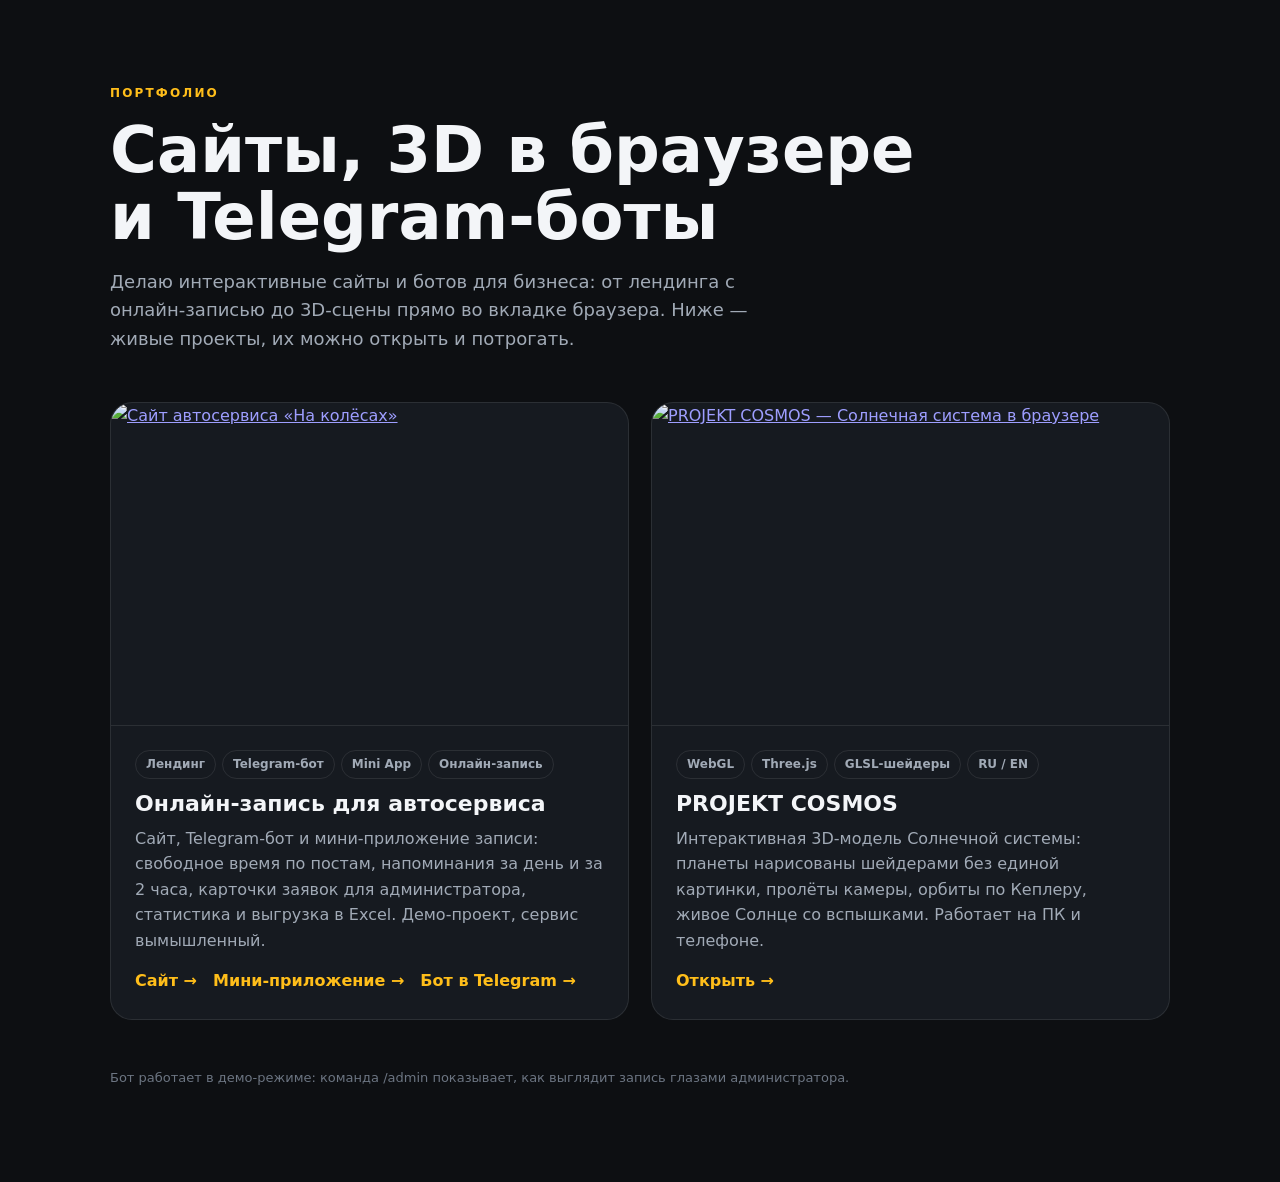
==== index.html @ 06c0c34c "Портфолио: стартовая страница" ====
<!doctype html>
<html lang="ru">
<head>
  <meta charset="utf-8">
  <meta name="viewport" content="width=device-width, initial-scale=1">
  <title>Портфолио — сайты, 3D в браузере, Telegram-боты</title>
  <meta name="description" content="Портфолио веб-разработчика: интерактивная 3D-модель Солнечной системы, сайт и система онлайн-записи для автосервиса с Telegram-ботом и Mini App.">
  <meta name="theme-color" content="#0d0f12">
  <link rel="icon" href="nakolesah/img/favicon.svg" type="image/svg+xml">
  <style>
    @font-face { font-family: 'Unbounded'; src: url(nakolesah/fonts/unbounded-cyrillic-wght-normal.woff2) format('woff2'); font-weight: 200 900; font-display: swap; unicode-range: U+0400-045F, U+2116; }
    @font-face { font-family: 'Unbounded'; src: url(nakolesah/fonts/unbounded-latin-wght-normal.woff2) format('woff2'); font-weight: 200 900; font-display: swap; unicode-range: U+0000-00FF, U+2000-206F; }
    @font-face { font-family: 'Manrope'; src: url(nakolesah/fonts/manrope-cyrillic-wght-normal.woff2) format('woff2'); font-weight: 200 800; font-display: swap; unicode-range: U+0400-045F, U+2116; }
    @font-face { font-family: 'Manrope'; src: url(nakolesah/fonts/manrope-latin-wght-normal.woff2) format('woff2'); font-weight: 200 800; font-display: swap; unicode-range: U+0000-00FF, U+2000-206F; }
    :root { --bg: #0d0f12; --card: #161a20; --line: rgba(255,255,255,.09); --text: #f3f5f8; --muted: #a1aab6; --accent: #ffbe1a; color-scheme: dark; }
    * { box-sizing: border-box; }
    body { margin: 0; background: var(--bg); color: var(--text); font: 400 16px/1.6 'Manrope', system-ui, sans-serif; -webkit-font-smoothing: antialiased; }
    .wrap { max-width: 1100px; margin: 0 auto; padding: 72px 20px 80px; }
    .eyebrow { color: var(--accent); font-size: 12px; font-weight: 800; letter-spacing: .18em; text-transform: uppercase; }
    h1 { margin: 14px 0 16px; font: 800 clamp(34px, 5.5vw, 64px)/1.05 'Unbounded', system-ui, sans-serif; }
    .lead { max-width: 640px; margin: 0 0 48px; color: var(--muted); font-size: 18px; }
    .grid { display: grid; grid-template-columns: repeat(2, 1fr); gap: 22px; }
    .case { display: flex; flex-direction: column; overflow: hidden; border: 1px solid var(--line); border-radius: 22px; background: var(--card); text-decoration: none; color: inherit; transition: transform .25s, border-color .25s; }
    .case:hover { transform: translateY(-4px); border-color: rgba(255,190,26,.45); }
    .case img { display: block; width: 100%; aspect-ratio: 16 / 10; object-fit: cover; object-position: top; border-bottom: 1px solid var(--line); }
    .body { padding: 24px 24px 26px; }
    .tags { display: flex; flex-wrap: wrap; gap: 6px; margin-bottom: 12px; }
    .tags span { padding: 4px 10px; border: 1px solid var(--line); border-radius: 999px; color: var(--muted); font-size: 12px; font-weight: 700; }
    h2 { margin: 0 0 8px; font: 700 22px/1.2 'Unbounded', system-ui, sans-serif; }
    .body p { margin: 0 0 14px; color: var(--muted); }
    .links { display: flex; flex-wrap: wrap; gap: 16px; font-weight: 800; }
    .links a, .more { color: var(--accent); text-decoration: none; }
    .links a:hover { text-decoration: underline; }
    .note { margin-top: 48px; color: #6c7582; font-size: 13px; }
    @media (max-width: 760px) { .grid { grid-template-columns: 1fr; } .wrap { padding-top: 48px; } }
  </style>
</head>
<body>
  <main class="wrap">
    <p class="eyebrow">Портфолио</p>
    <h1>Сайты, 3D в браузере<br>и Telegram-боты</h1>
    <p class="lead">Делаю интерактивные сайты и ботов для бизнеса: от лендинга с онлайн-записью до 3D-сцены прямо во вкладке браузера. Ниже — живые проекты, их можно открыть и потрогать.</p>

    <div class="grid">
      <article class="case">
        <a href="nakolesah/"><img src="img/nakolesah.png" alt="Сайт автосервиса «На колёсах»" loading="lazy"></a>
        <div class="body">
          <div class="tags"><span>Лендинг</span><span>Telegram-бот</span><span>Mini App</span><span>Онлайн-запись</span></div>
          <h2>Онлайн-запись для автосервиса</h2>
          <p>Сайт, Telegram-бот и мини-приложение записи: свободное время по постам, напоминания за день и за 2 часа, карточки заявок для администратора, статистика и выгрузка в Excel. Демо-проект, сервис вымышленный.</p>
          <div class="links"><a href="nakolesah/">Сайт →</a><a href="nakolesah/app/">Мини-приложение →</a><a href="https://t.me/kolesoservis_bot" target="_blank" rel="noopener">Бот в Telegram →</a></div>
        </div>
      </article>
      <article class="case">
        <a href="cosmos/"><img src="img/cosmos.png" alt="PROJEKT COSMOS — Солнечная система в браузере" loading="lazy"></a>
        <div class="body">
          <div class="tags"><span>WebGL</span><span>Three.js</span><span>GLSL-шейдеры</span><span>RU / EN</span></div>
          <h2>PROJEKT COSMOS</h2>
          <p>Интерактивная 3D-модель Солнечной системы: планеты нарисованы шейдерами без единой картинки, пролёты камеры, орбиты по Кеплеру, живое Солнце со вспышками. Работает на ПК и телефоне.</p>
          <div class="links"><a href="cosmos/">Открыть →</a></div>
        </div>
      </article>
    </div>

    <p class="note">Бот работает в демо-режиме: команда /admin показывает, как выглядит запись глазами администратора.</p>
  </main>
</body>
</html>
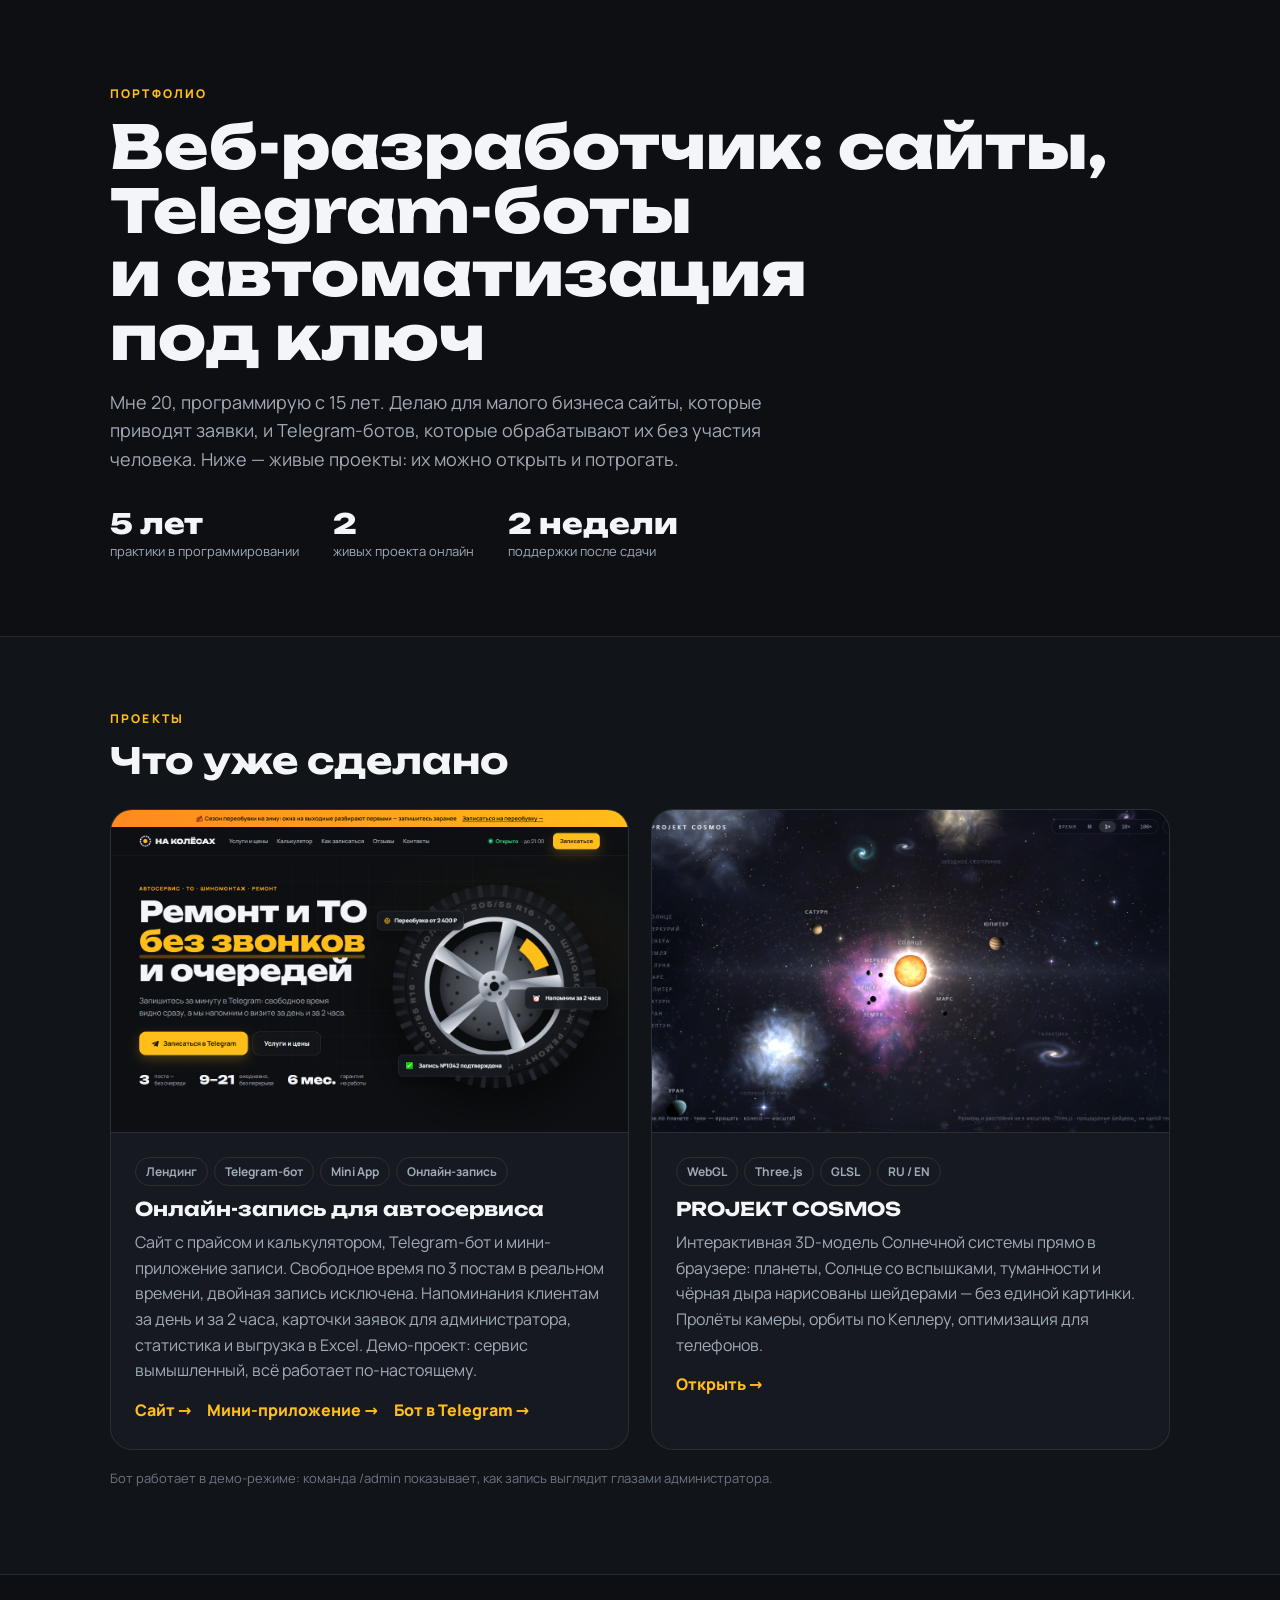
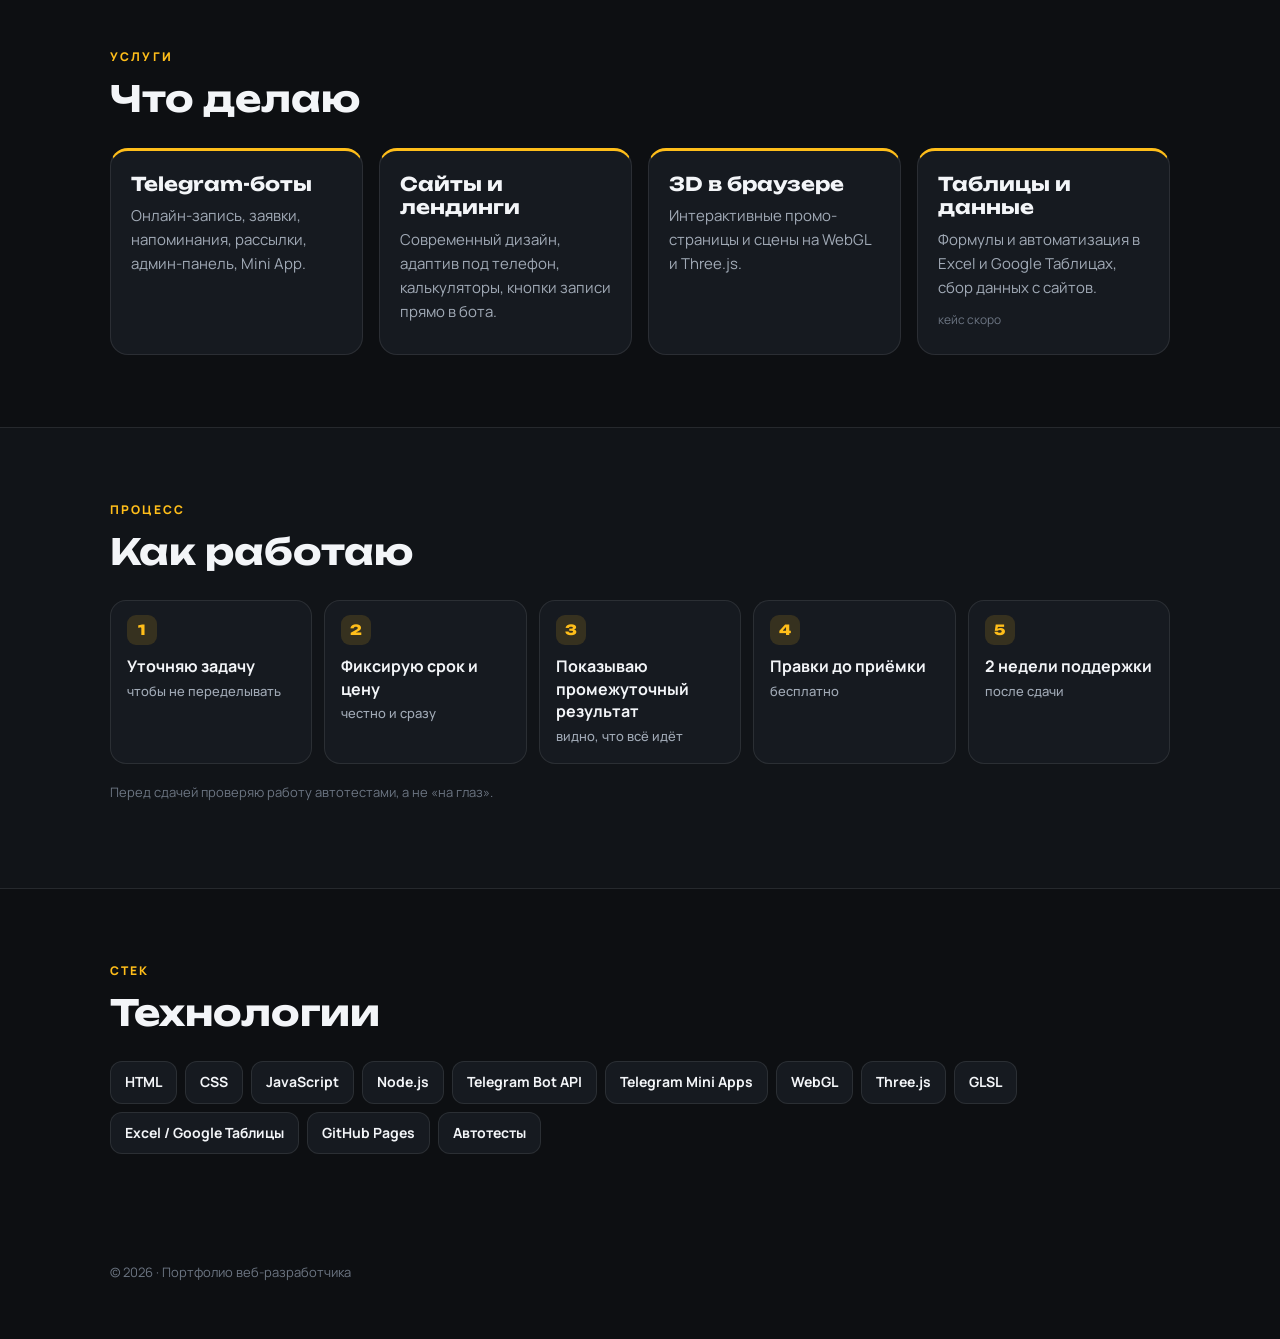
==== commit 26c38116: "Витрина: о себе, услуги, как работаю, стек" ====
--- a/index.html
+++ b/index.html
@@ -3,8 +3,8 @@
 <head>
   <meta charset="utf-8">
   <meta name="viewport" content="width=device-width, initial-scale=1">
-  <title>Портфолио — сайты, 3D в браузере, Telegram-боты</title>
-  <meta name="description" content="Портфолио веб-разработчика: интерактивная 3D-модель Солнечной системы, сайт и система онлайн-записи для автосервиса с Telegram-ботом и Mini App.">
+  <title>Веб-разработчик: сайты, Telegram-боты и автоматизация под ключ</title>
+  <meta name="description" content="Портфолио: сайты и лендинги, Telegram-боты и Mini Apps, 3D в браузере. Онлайн-запись для автосервиса, интерактивная модель Солнечной системы.">
   <meta name="theme-color" content="#0d0f12">
   <link rel="icon" href="nakolesah/img/favicon.svg" type="image/svg+xml">
   <style>
@@ -12,57 +12,134 @@
     @font-face { font-family: 'Unbounded'; src: url(nakolesah/fonts/unbounded-latin-wght-normal.woff2) format('woff2'); font-weight: 200 900; font-display: swap; unicode-range: U+0000-00FF, U+2000-206F; }
     @font-face { font-family: 'Manrope'; src: url(nakolesah/fonts/manrope-cyrillic-wght-normal.woff2) format('woff2'); font-weight: 200 800; font-display: swap; unicode-range: U+0400-045F, U+2116; }
     @font-face { font-family: 'Manrope'; src: url(nakolesah/fonts/manrope-latin-wght-normal.woff2) format('woff2'); font-weight: 200 800; font-display: swap; unicode-range: U+0000-00FF, U+2000-206F; }
-    :root { --bg: #0d0f12; --card: #161a20; --line: rgba(255,255,255,.09); --text: #f3f5f8; --muted: #a1aab6; --accent: #ffbe1a; color-scheme: dark; }
+    :root { --bg: #0d0f12; --bg2: #111418; --card: #161a20; --line: rgba(255,255,255,.09); --text: #f3f5f8; --muted: #a1aab6; --dim: #6c7582; --accent: #ffbe1a; color-scheme: dark; }
     * { box-sizing: border-box; }
     body { margin: 0; background: var(--bg); color: var(--text); font: 400 16px/1.6 'Manrope', system-ui, sans-serif; -webkit-font-smoothing: antialiased; }
-    .wrap { max-width: 1100px; margin: 0 auto; padding: 72px 20px 80px; }
-    .eyebrow { color: var(--accent); font-size: 12px; font-weight: 800; letter-spacing: .18em; text-transform: uppercase; }
-    h1 { margin: 14px 0 16px; font: 800 clamp(34px, 5.5vw, 64px)/1.05 'Unbounded', system-ui, sans-serif; }
-    .lead { max-width: 640px; margin: 0 0 48px; color: var(--muted); font-size: 18px; }
+    .wrap { max-width: 1100px; margin: 0 auto; padding: 0 20px; }
+    section { padding: 72px 0; }
+    .alt { background: var(--bg2); border-top: 1px solid var(--line); border-bottom: 1px solid var(--line); }
+    .eyebrow { margin: 0 0 12px; color: var(--accent); font-size: 12px; font-weight: 800; letter-spacing: .18em; text-transform: uppercase; }
+    h1 { margin: 0 0 18px; font: 800 clamp(32px, 5.2vw, 60px)/1.06 'Unbounded', system-ui, sans-serif; }
+    h2 { margin: 0 0 28px; font: 700 clamp(24px, 3vw, 36px)/1.15 'Unbounded', system-ui, sans-serif; }
+    h3 { margin: 0 0 8px; font: 700 19px/1.25 'Unbounded', system-ui, sans-serif; }
+    .lead { max-width: 680px; margin: 0; color: var(--muted); font-size: 18px; }
+    .hero { padding-top: 84px; }
+    .facts { display: flex; flex-wrap: wrap; gap: 34px; margin: 36px 0 0; padding: 0; list-style: none; }
+    .facts b { display: block; font: 800 28px/1 'Unbounded', system-ui, sans-serif; }
+    .facts span { color: var(--muted); font-size: 13px; }
+
     .grid { display: grid; grid-template-columns: repeat(2, 1fr); gap: 22px; }
-    .case { display: flex; flex-direction: column; overflow: hidden; border: 1px solid var(--line); border-radius: 22px; background: var(--card); text-decoration: none; color: inherit; transition: transform .25s, border-color .25s; }
+    .case { display: flex; flex-direction: column; overflow: hidden; border: 1px solid var(--line); border-radius: 22px; background: var(--card); transition: transform .25s, border-color .25s; }
     .case:hover { transform: translateY(-4px); border-color: rgba(255,190,26,.45); }
     .case img { display: block; width: 100%; aspect-ratio: 16 / 10; object-fit: cover; object-position: top; border-bottom: 1px solid var(--line); }
     .body { padding: 24px 24px 26px; }
     .tags { display: flex; flex-wrap: wrap; gap: 6px; margin-bottom: 12px; }
     .tags span { padding: 4px 10px; border: 1px solid var(--line); border-radius: 999px; color: var(--muted); font-size: 12px; font-weight: 700; }
-    h2 { margin: 0 0 8px; font: 700 22px/1.2 'Unbounded', system-ui, sans-serif; }
     .body p { margin: 0 0 14px; color: var(--muted); }
     .links { display: flex; flex-wrap: wrap; gap: 16px; font-weight: 800; }
-    .links a, .more { color: var(--accent); text-decoration: none; }
+    .links a { color: var(--accent); text-decoration: none; }
     .links a:hover { text-decoration: underline; }
-    .note { margin-top: 48px; color: #6c7582; font-size: 13px; }
-    @media (max-width: 760px) { .grid { grid-template-columns: 1fr; } .wrap { padding-top: 48px; } }
+
+    .services { display: grid; grid-template-columns: repeat(4, 1fr); gap: 16px; margin: 0; padding: 0; list-style: none; }
+    .services li { padding: 22px 20px; border: 1px solid var(--line); border-top: 3px solid var(--accent); border-radius: 18px; background: var(--card); }
+    .services p { margin: 0; color: var(--muted); font-size: 15px; }
+    .soon { display: inline-block; margin-top: 10px; color: var(--dim); font-size: 12px; }
+
+    .steps { display: grid; grid-template-columns: repeat(5, 1fr); gap: 12px; margin: 0; padding: 0; list-style: none; counter-reset: s; }
+    .steps li { position: relative; padding: 54px 16px 18px; border: 1px solid var(--line); border-radius: 16px; background: var(--card); counter-increment: s; font-weight: 700; line-height: 1.4; }
+    .steps li::before { content: counter(s); position: absolute; left: 16px; top: 14px; display: grid; place-items: center; width: 30px; height: 30px; border-radius: 9px; background: rgba(255,190,26,.14); color: var(--accent); font: 800 14px/1 'Unbounded', system-ui, sans-serif; }
+    .steps small { display: block; margin-top: 4px; color: var(--muted); font-weight: 500; font-size: 13px; }
+
+    .stack { display: flex; flex-wrap: wrap; gap: 8px; margin: 0; padding: 0; list-style: none; }
+    .stack li { padding: 9px 14px; border: 1px solid var(--line); border-radius: 12px; background: var(--card); font-weight: 700; font-size: 14px; }
+    .note { margin-top: 18px; color: var(--dim); font-size: 13px; }
+    footer { padding: 36px 0 56px; color: var(--dim); font-size: 13px; }
+    @media (max-width: 960px) { .services { grid-template-columns: repeat(2, 1fr); } .steps { grid-template-columns: repeat(2, 1fr); } }
+    @media (max-width: 680px) { .grid, .services, .steps { grid-template-columns: 1fr; } section { padding: 56px 0; } .hero { padding-top: 56px; } }
   </style>
 </head>
 <body>
-  <main class="wrap">
-    <p class="eyebrow">Портфолио</p>
-    <h1>Сайты, 3D в браузере<br>и Telegram-боты</h1>
-    <p class="lead">Делаю интерактивные сайты и ботов для бизнеса: от лендинга с онлайн-записью до 3D-сцены прямо во вкладке браузера. Ниже — живые проекты, их можно открыть и потрогать.</p>
+  <main>
+    <section class="hero">
+      <div class="wrap">
+        <p class="eyebrow">Портфолио</p>
+        <h1>Веб-разработчик: сайты, Telegram-боты и&nbsp;автоматизация под&nbsp;ключ</h1>
+        <p class="lead">Мне 20, программирую с 15 лет. Делаю для малого бизнеса сайты, которые приводят заявки, и Telegram-ботов, которые обрабатывают их без участия человека. Ниже — живые проекты: их можно открыть и потрогать.</p>
+        <ul class="facts">
+          <li><b>5 лет</b><span>практики в программировании</span></li>
+          <li><b>2</b><span>живых проекта онлайн</span></li>
+          <li><b>2 недели</b><span>поддержки после сдачи</span></li>
+        </ul>
+      </div>
+    </section>
 
-    <div class="grid">
-      <article class="case">
-        <a href="nakolesah/"><img src="img/nakolesah.png" alt="Сайт автосервиса «На колёсах»" loading="lazy"></a>
-        <div class="body">
-          <div class="tags"><span>Лендинг</span><span>Telegram-бот</span><span>Mini App</span><span>Онлайн-запись</span></div>
-          <h2>Онлайн-запись для автосервиса</h2>
-          <p>Сайт, Telegram-бот и мини-приложение записи: свободное время по постам, напоминания за день и за 2 часа, карточки заявок для администратора, статистика и выгрузка в Excel. Демо-проект, сервис вымышленный.</p>
-          <div class="links"><a href="nakolesah/">Сайт →</a><a href="nakolesah/app/">Мини-приложение →</a><a href="https://t.me/kolesoservis_bot" target="_blank" rel="noopener">Бот в Telegram →</a></div>
+    <section class="alt">
+      <div class="wrap">
+        <p class="eyebrow">Проекты</p>
+        <h2>Что уже сделано</h2>
+        <div class="grid">
+          <article class="case">
+            <a href="nakolesah/"><img src="img/nakolesah.png" alt="Сайт автосервиса «На колёсах»" loading="lazy"></a>
+            <div class="body">
+              <div class="tags"><span>Лендинг</span><span>Telegram-бот</span><span>Mini App</span><span>Онлайн-запись</span></div>
+              <h3>Онлайн-запись для автосервиса</h3>
+              <p>Сайт с прайсом и калькулятором, Telegram-бот и мини-приложение записи. Свободное время по 3 постам в реальном времени, двойная запись исключена. Напоминания клиентам за день и за 2 часа, карточки заявок для администратора, статистика и выгрузка в Excel. Демо-проект: сервис вымышленный, всё работает по-настоящему.</p>
+              <div class="links"><a href="nakolesah/">Сайт →</a><a href="nakolesah/app/">Мини-приложение →</a><a href="https://t.me/kolesoservis_bot" target="_blank" rel="noopener">Бот в Telegram →</a></div>
+            </div>
+          </article>
+          <article class="case">
+            <a href="cosmos/"><img src="img/cosmos.png" alt="PROJEKT COSMOS — Солнечная система в браузере" loading="lazy"></a>
+            <div class="body">
+              <div class="tags"><span>WebGL</span><span>Three.js</span><span>GLSL</span><span>RU / EN</span></div>
+              <h3>PROJEKT COSMOS</h3>
+              <p>Интерактивная 3D-модель Солнечной системы прямо в браузере: планеты, Солнце со вспышками, туманности и чёрная дыра нарисованы шейдерами — без единой картинки. Пролёты камеры, орбиты по Кеплеру, оптимизация для телефонов.</p>
+              <div class="links"><a href="cosmos/">Открыть →</a></div>
+            </div>
+          </article>
         </div>
-      </article>
-      <article class="case">
-        <a href="cosmos/"><img src="img/cosmos.png" alt="PROJEKT COSMOS — Солнечная система в браузере" loading="lazy"></a>
-        <div class="body">
-          <div class="tags"><span>WebGL</span><span>Three.js</span><span>GLSL-шейдеры</span><span>RU / EN</span></div>
-          <h2>PROJEKT COSMOS</h2>
-          <p>Интерактивная 3D-модель Солнечной системы: планеты нарисованы шейдерами без единой картинки, пролёты камеры, орбиты по Кеплеру, живое Солнце со вспышками. Работает на ПК и телефоне.</p>
-          <div class="links"><a href="cosmos/">Открыть →</a></div>
-        </div>
-      </article>
-    </div>
+        <p class="note">Бот работает в демо-режиме: команда /admin показывает, как запись выглядит глазами администратора.</p>
+      </div>
+    </section>
 
-    <p class="note">Бот работает в демо-режиме: команда /admin показывает, как выглядит запись глазами администратора.</p>
+    <section>
+      <div class="wrap">
+        <p class="eyebrow">Услуги</p>
+        <h2>Что делаю</h2>
+        <ul class="services">
+          <li><h3>Telegram-боты</h3><p>Онлайн-запись, заявки, напоминания, рассылки, админ-панель, Mini App.</p></li>
+          <li><h3>Сайты и лендинги</h3><p>Современный дизайн, адаптив под телефон, калькуляторы, кнопки записи прямо в бота.</p></li>
+          <li><h3>3D в браузере</h3><p>Интерактивные промо-страницы и сцены на WebGL и Three.js.</p></li>
+          <li><h3>Таблицы и данные</h3><p>Формулы и автоматизация в Excel и Google Таблицах, сбор данных с сайтов.</p><span class="soon">кейс скоро</span></li>
+        </ul>
+      </div>
+    </section>
+
+    <section class="alt">
+      <div class="wrap">
+        <p class="eyebrow">Процесс</p>
+        <h2>Как работаю</h2>
+        <ol class="steps">
+          <li>Уточняю задачу<small>чтобы не переделывать</small></li>
+          <li>Фиксирую срок и цену<small>честно и сразу</small></li>
+          <li>Показываю промежуточный результат<small>видно, что всё идёт</small></li>
+          <li>Правки до приёмки<small>бесплатно</small></li>
+          <li>2 недели поддержки<small>после сдачи</small></li>
+        </ol>
+        <p class="note">Перед сдачей проверяю работу автотестами, а не «на глаз».</p>
+      </div>
+    </section>
+
+    <section>
+      <div class="wrap">
+        <p class="eyebrow">Стек</p>
+        <h2>Технологии</h2>
+        <ul class="stack">
+          <li>HTML</li><li>CSS</li><li>JavaScript</li><li>Node.js</li><li>Telegram Bot API</li><li>Telegram Mini Apps</li>
+          <li>WebGL</li><li>Three.js</li><li>GLSL</li><li>Excel / Google Таблицы</li><li>GitHub Pages</li><li>Автотесты</li>
+        </ul>
+      </div>
+    </section>
   </main>
+  <footer><div class="wrap">© 2026 · Портфолио веб-разработчика</div></footer>
 </body>
 </html>
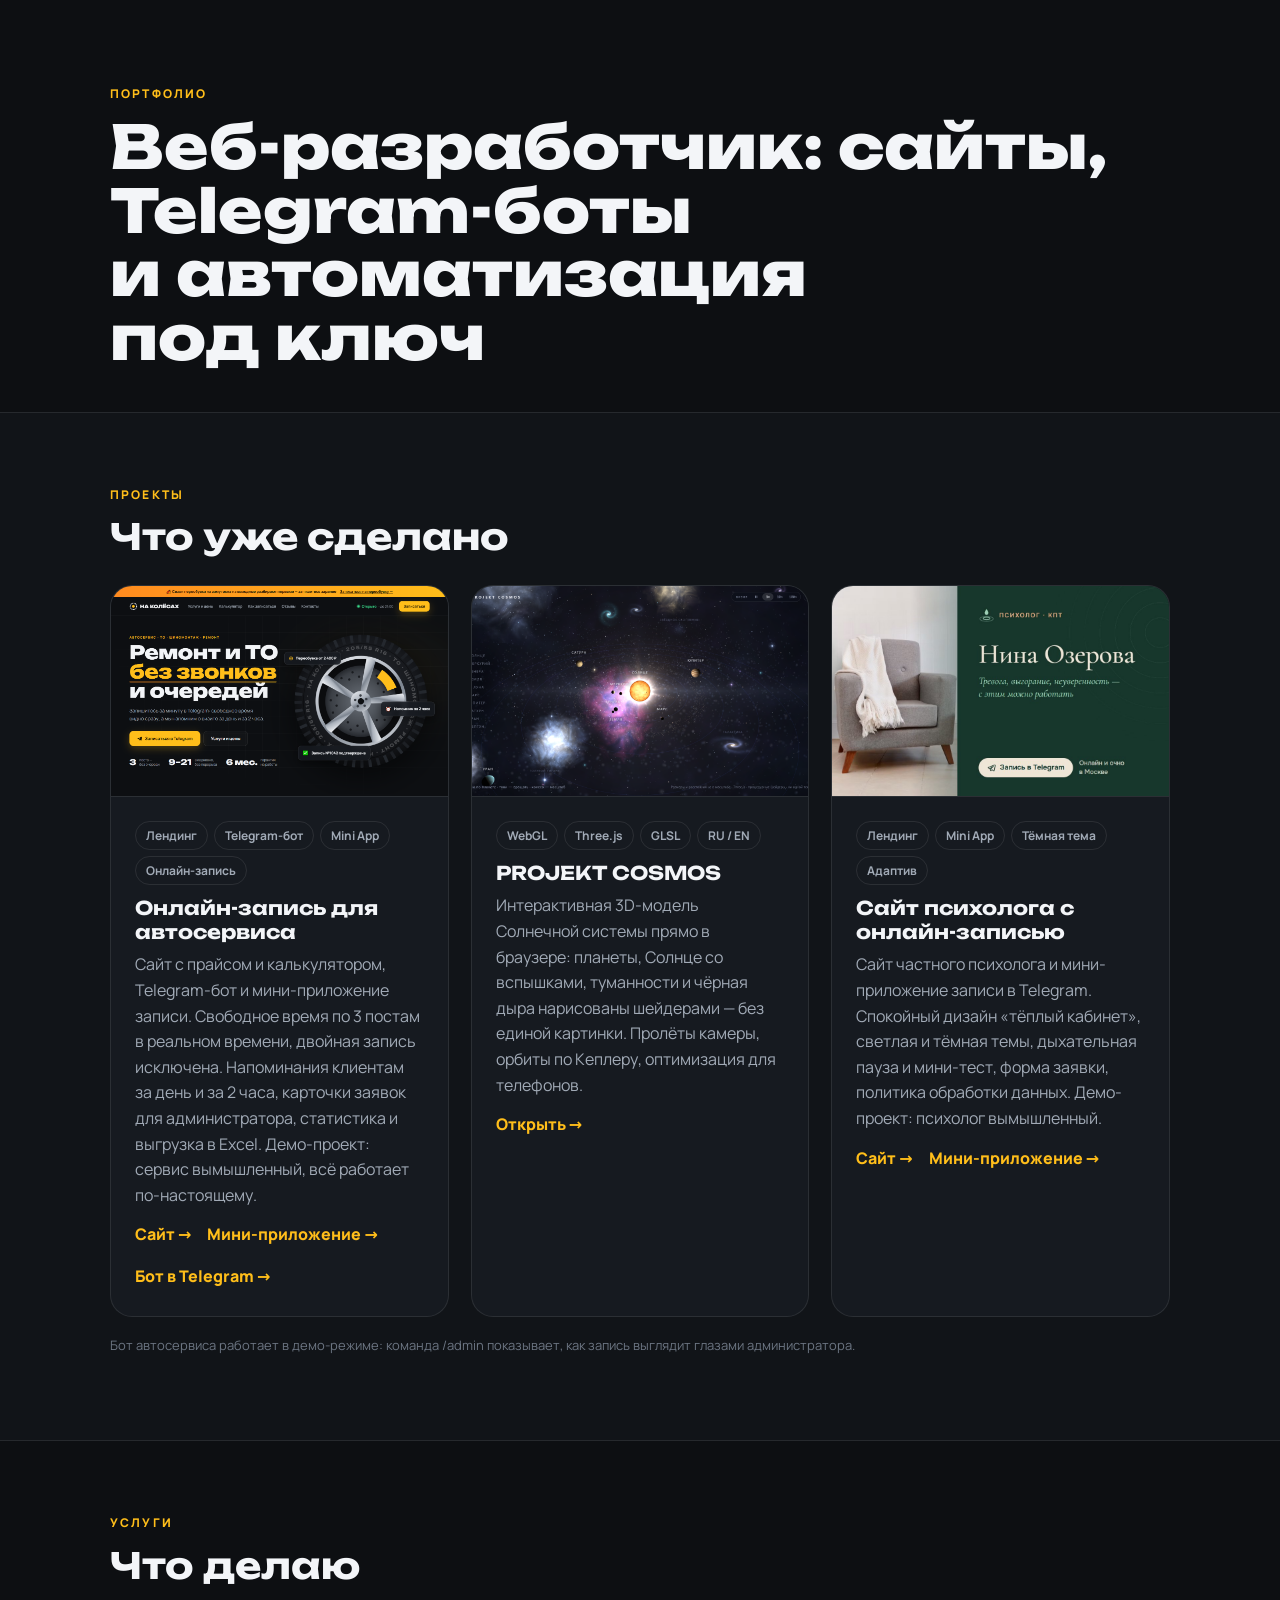
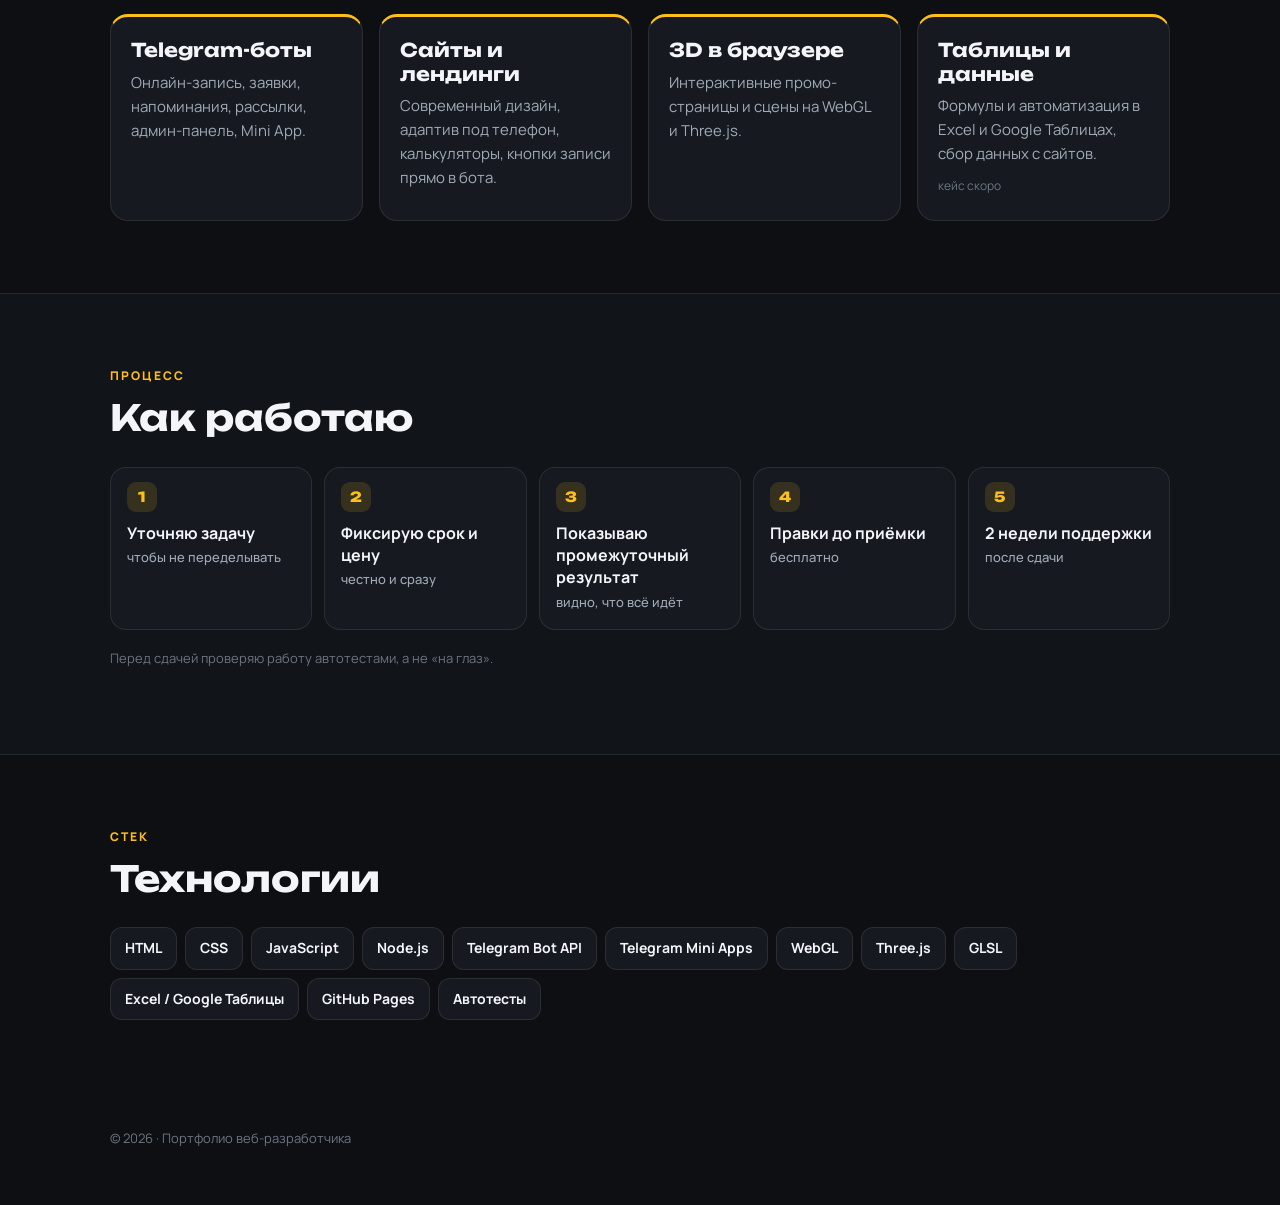
==== commit 7c2c917a: "Витрина: карточка Озеровой, убран блок цифр" ====
--- a/index.html
+++ b/index.html
@@ -4,7 +4,7 @@
   <meta charset="utf-8">
   <meta name="viewport" content="width=device-width, initial-scale=1">
   <title>Веб-разработчик: сайты, Telegram-боты и автоматизация под ключ</title>
-  <meta name="description" content="Портфолио: сайты и лендинги, Telegram-боты и Mini Apps, 3D в браузере. Онлайн-запись для автосервиса, интерактивная модель Солнечной системы.">
+  <meta name="description" content="Портфолио: сайты и лендинги, Telegram-боты и Mini Apps, 3D в браузере. Онлайн-запись для автосервиса, сайт психолога, интерактивная модель Солнечной системы.">
   <meta name="theme-color" content="#0d0f12">
   <link rel="icon" href="nakolesah/img/favicon.svg" type="image/svg+xml">
   <style>
@@ -22,13 +22,9 @@
     h1 { margin: 0 0 18px; font: 800 clamp(32px, 5.2vw, 60px)/1.06 'Unbounded', system-ui, sans-serif; }
     h2 { margin: 0 0 28px; font: 700 clamp(24px, 3vw, 36px)/1.15 'Unbounded', system-ui, sans-serif; }
     h3 { margin: 0 0 8px; font: 700 19px/1.25 'Unbounded', system-ui, sans-serif; }
-    .lead { max-width: 680px; margin: 0; color: var(--muted); font-size: 18px; }
-    .hero { padding-top: 84px; }
-    .facts { display: flex; flex-wrap: wrap; gap: 34px; margin: 36px 0 0; padding: 0; list-style: none; }
-    .facts b { display: block; font: 800 28px/1 'Unbounded', system-ui, sans-serif; }
-    .facts span { color: var(--muted); font-size: 13px; }
+    .hero { padding-top: 84px; padding-bottom: 24px; }
 
-    .grid { display: grid; grid-template-columns: repeat(2, 1fr); gap: 22px; }
+    .grid { display: grid; grid-template-columns: repeat(3, 1fr); gap: 22px; }
     .case { display: flex; flex-direction: column; overflow: hidden; border: 1px solid var(--line); border-radius: 22px; background: var(--card); transition: transform .25s, border-color .25s; }
     .case:hover { transform: translateY(-4px); border-color: rgba(255,190,26,.45); }
     .case img { display: block; width: 100%; aspect-ratio: 16 / 10; object-fit: cover; object-position: top; border-bottom: 1px solid var(--line); }
@@ -54,7 +50,7 @@
     .stack li { padding: 9px 14px; border: 1px solid var(--line); border-radius: 12px; background: var(--card); font-weight: 700; font-size: 14px; }
     .note { margin-top: 18px; color: var(--dim); font-size: 13px; }
     footer { padding: 36px 0 56px; color: var(--dim); font-size: 13px; }
-    @media (max-width: 960px) { .services { grid-template-columns: repeat(2, 1fr); } .steps { grid-template-columns: repeat(2, 1fr); } }
+    @media (max-width: 960px) { .grid, .services { grid-template-columns: repeat(2, 1fr); } .steps { grid-template-columns: repeat(2, 1fr); } }
     @media (max-width: 680px) { .grid, .services, .steps { grid-template-columns: 1fr; } section { padding: 56px 0; } .hero { padding-top: 56px; } }
   </style>
 </head>
@@ -64,12 +60,6 @@
       <div class="wrap">
         <p class="eyebrow">Портфолио</p>
         <h1>Веб-разработчик: сайты, Telegram-боты и&nbsp;автоматизация под&nbsp;ключ</h1>
-        <p class="lead">Мне 20, программирую с 15 лет. Делаю для малого бизнеса сайты, которые приводят заявки, и Telegram-ботов, которые обрабатывают их без участия человека. Ниже — живые проекты: их можно открыть и потрогать.</p>
-        <ul class="facts">
-          <li><b>5 лет</b><span>практики в программировании</span></li>
-          <li><b>2</b><span>живых проекта онлайн</span></li>
-          <li><b>2 недели</b><span>поддержки после сдачи</span></li>
-        </ul>
       </div>
     </section>
 
@@ -96,8 +86,17 @@
               <div class="links"><a href="cosmos/">Открыть →</a></div>
             </div>
           </article>
+          <article class="case">
+            <a href="ozerova/"><img src="img/ozerova.jpg" alt="Сайт психолога «Нина Озерова»" loading="lazy"></a>
+            <div class="body">
+              <div class="tags"><span>Лендинг</span><span>Mini App</span><span>Тёмная тема</span><span>Адаптив</span></div>
+              <h3>Сайт психолога с онлайн-записью</h3>
+              <p>Сайт частного психолога и мини-приложение записи в Telegram. Спокойный дизайн «тёплый кабинет», светлая и тёмная темы, дыхательная пауза и мини-тест, форма заявки, политика обработки данных. Демо-проект: психолог вымышленный.</p>
+              <div class="links"><a href="ozerova/">Сайт →</a><a href="ozerova/app/">Мини-приложение →</a></div>
+            </div>
+          </article>
         </div>
-        <p class="note">Бот работает в демо-режиме: команда /admin показывает, как запись выглядит глазами администратора.</p>
+        <p class="note">Бот автосервиса работает в демо-режиме: команда /admin показывает, как запись выглядит глазами администратора.</p>
       </div>
     </section>
 
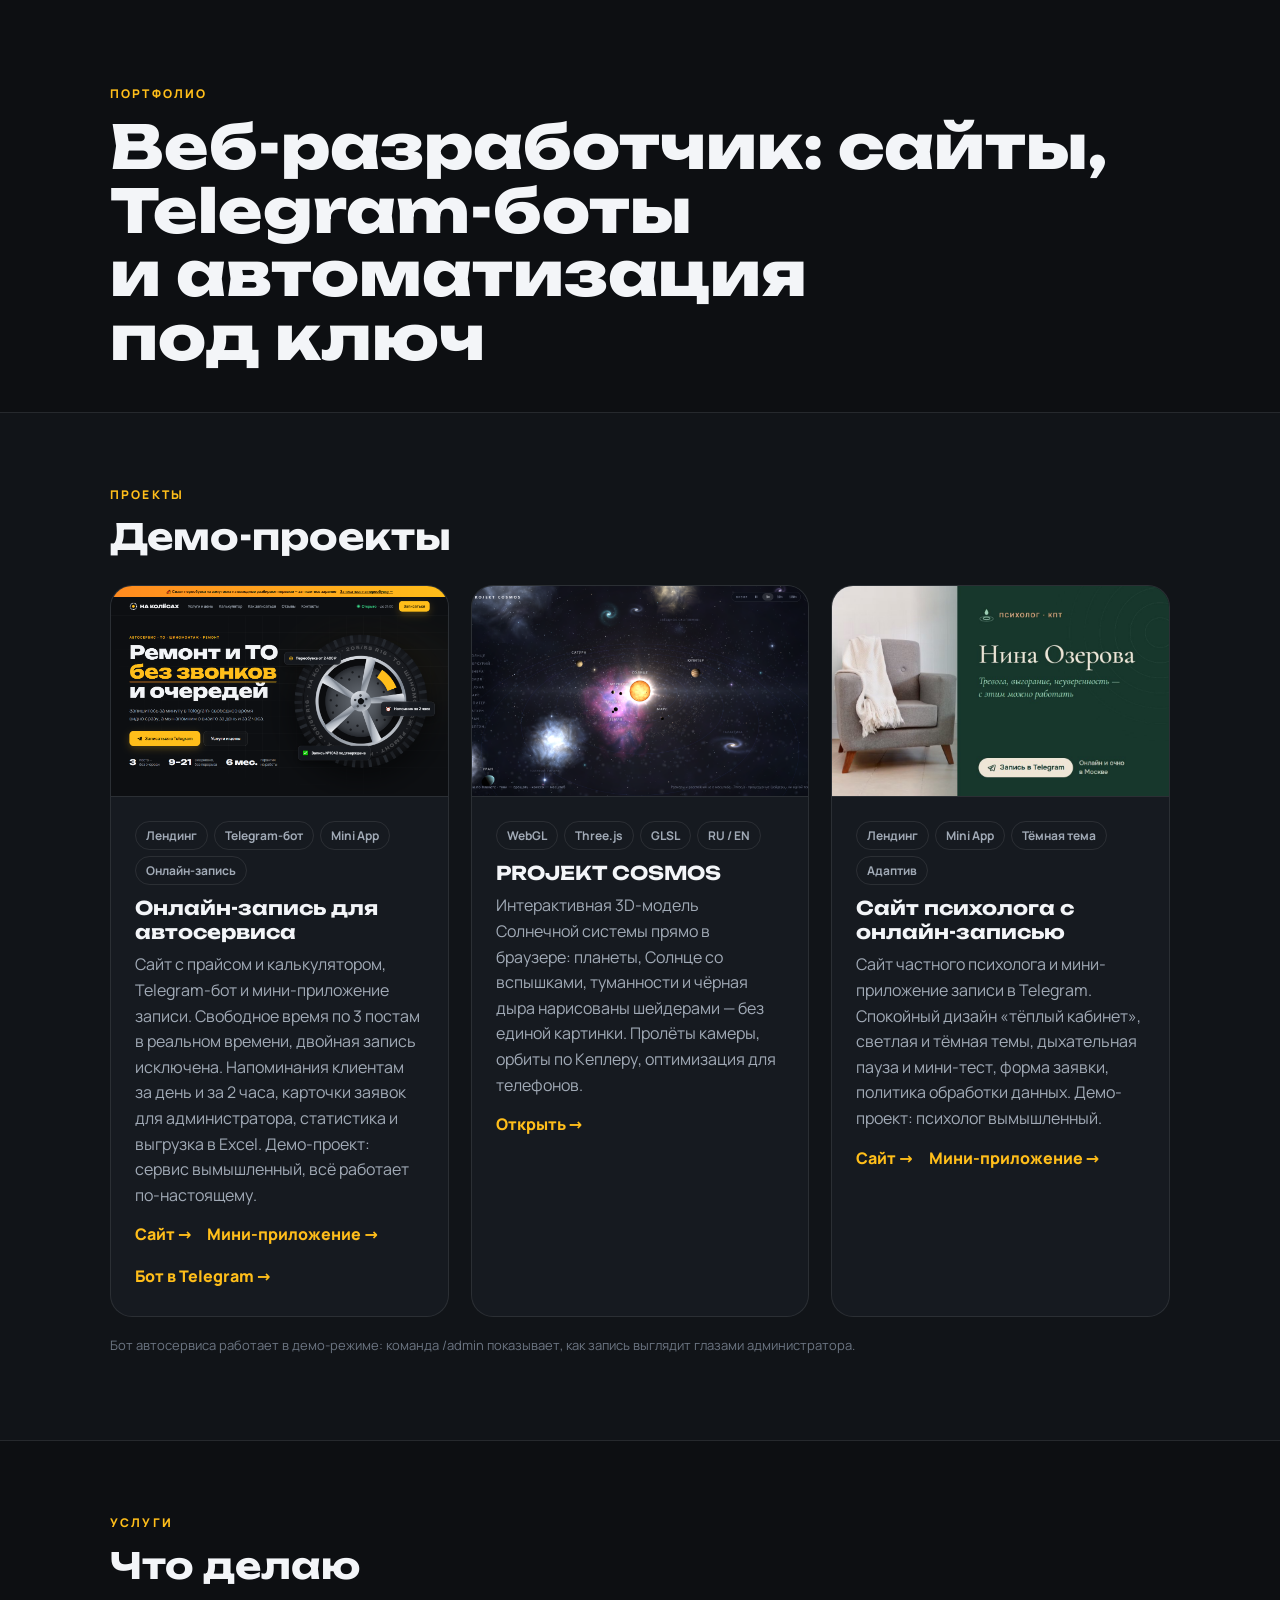
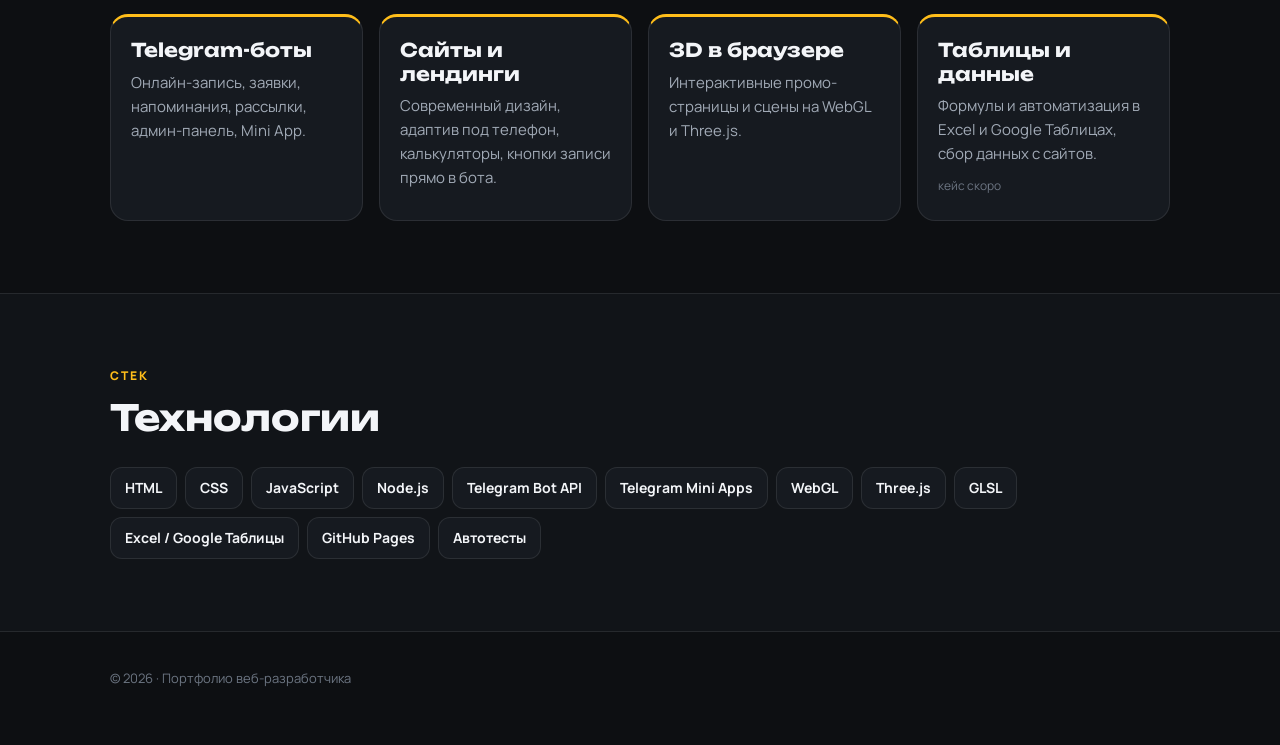
==== commit d29db082: "Витрина: Демо-проекты, убран блок Как работаю" ====
--- a/index.html
+++ b/index.html
@@ -19,7 +19,7 @@
     section { padding: 72px 0; }
     .alt { background: var(--bg2); border-top: 1px solid var(--line); border-bottom: 1px solid var(--line); }
     .eyebrow { margin: 0 0 12px; color: var(--accent); font-size: 12px; font-weight: 800; letter-spacing: .18em; text-transform: uppercase; }
-    h1 { margin: 0 0 18px; font: 800 clamp(32px, 5.2vw, 60px)/1.06 'Unbounded', system-ui, sans-serif; }
+    h1 { margin: 0 0 18px; font: 800 clamp(24px, 5.2vw, 60px)/1.06 'Unbounded', system-ui, sans-serif; overflow-wrap: break-word; }
     h2 { margin: 0 0 28px; font: 700 clamp(24px, 3vw, 36px)/1.15 'Unbounded', system-ui, sans-serif; }
     h3 { margin: 0 0 8px; font: 700 19px/1.25 'Unbounded', system-ui, sans-serif; }
     .hero { padding-top: 84px; padding-bottom: 24px; }
@@ -41,17 +41,12 @@
     .services p { margin: 0; color: var(--muted); font-size: 15px; }
     .soon { display: inline-block; margin-top: 10px; color: var(--dim); font-size: 12px; }
 
-    .steps { display: grid; grid-template-columns: repeat(5, 1fr); gap: 12px; margin: 0; padding: 0; list-style: none; counter-reset: s; }
-    .steps li { position: relative; padding: 54px 16px 18px; border: 1px solid var(--line); border-radius: 16px; background: var(--card); counter-increment: s; font-weight: 700; line-height: 1.4; }
-    .steps li::before { content: counter(s); position: absolute; left: 16px; top: 14px; display: grid; place-items: center; width: 30px; height: 30px; border-radius: 9px; background: rgba(255,190,26,.14); color: var(--accent); font: 800 14px/1 'Unbounded', system-ui, sans-serif; }
-    .steps small { display: block; margin-top: 4px; color: var(--muted); font-weight: 500; font-size: 13px; }
-
     .stack { display: flex; flex-wrap: wrap; gap: 8px; margin: 0; padding: 0; list-style: none; }
     .stack li { padding: 9px 14px; border: 1px solid var(--line); border-radius: 12px; background: var(--card); font-weight: 700; font-size: 14px; }
     .note { margin-top: 18px; color: var(--dim); font-size: 13px; }
     footer { padding: 36px 0 56px; color: var(--dim); font-size: 13px; }
-    @media (max-width: 960px) { .grid, .services { grid-template-columns: repeat(2, 1fr); } .steps { grid-template-columns: repeat(2, 1fr); } }
-    @media (max-width: 680px) { .grid, .services, .steps { grid-template-columns: 1fr; } section { padding: 56px 0; } .hero { padding-top: 56px; } }
+    @media (max-width: 960px) { .grid, .services { grid-template-columns: repeat(2, 1fr); } }
+    @media (max-width: 680px) { .grid, .services { grid-template-columns: 1fr; } section { padding: 56px 0; } .hero { padding-top: 56px; } }
   </style>
 </head>
 <body>
@@ -66,7 +61,7 @@
     <section class="alt">
       <div class="wrap">
         <p class="eyebrow">Проекты</p>
-        <h2>Что уже сделано</h2>
+        <h2>Демо-проекты</h2>
         <div class="grid">
           <article class="case">
             <a href="nakolesah/"><img src="img/nakolesah.png" alt="Сайт автосервиса «На колёсах»" loading="lazy"></a>
@@ -115,21 +110,6 @@
 
     <section class="alt">
       <div class="wrap">
-        <p class="eyebrow">Процесс</p>
-        <h2>Как работаю</h2>
-        <ol class="steps">
-          <li>Уточняю задачу<small>чтобы не переделывать</small></li>
-          <li>Фиксирую срок и цену<small>честно и сразу</small></li>
-          <li>Показываю промежуточный результат<small>видно, что всё идёт</small></li>
-          <li>Правки до приёмки<small>бесплатно</small></li>
-          <li>2 недели поддержки<small>после сдачи</small></li>
-        </ol>
-        <p class="note">Перед сдачей проверяю работу автотестами, а не «на глаз».</p>
-      </div>
-    </section>
-
-    <section>
-      <div class="wrap">
         <p class="eyebrow">Стек</p>
         <h2>Технологии</h2>
         <ul class="stack">
